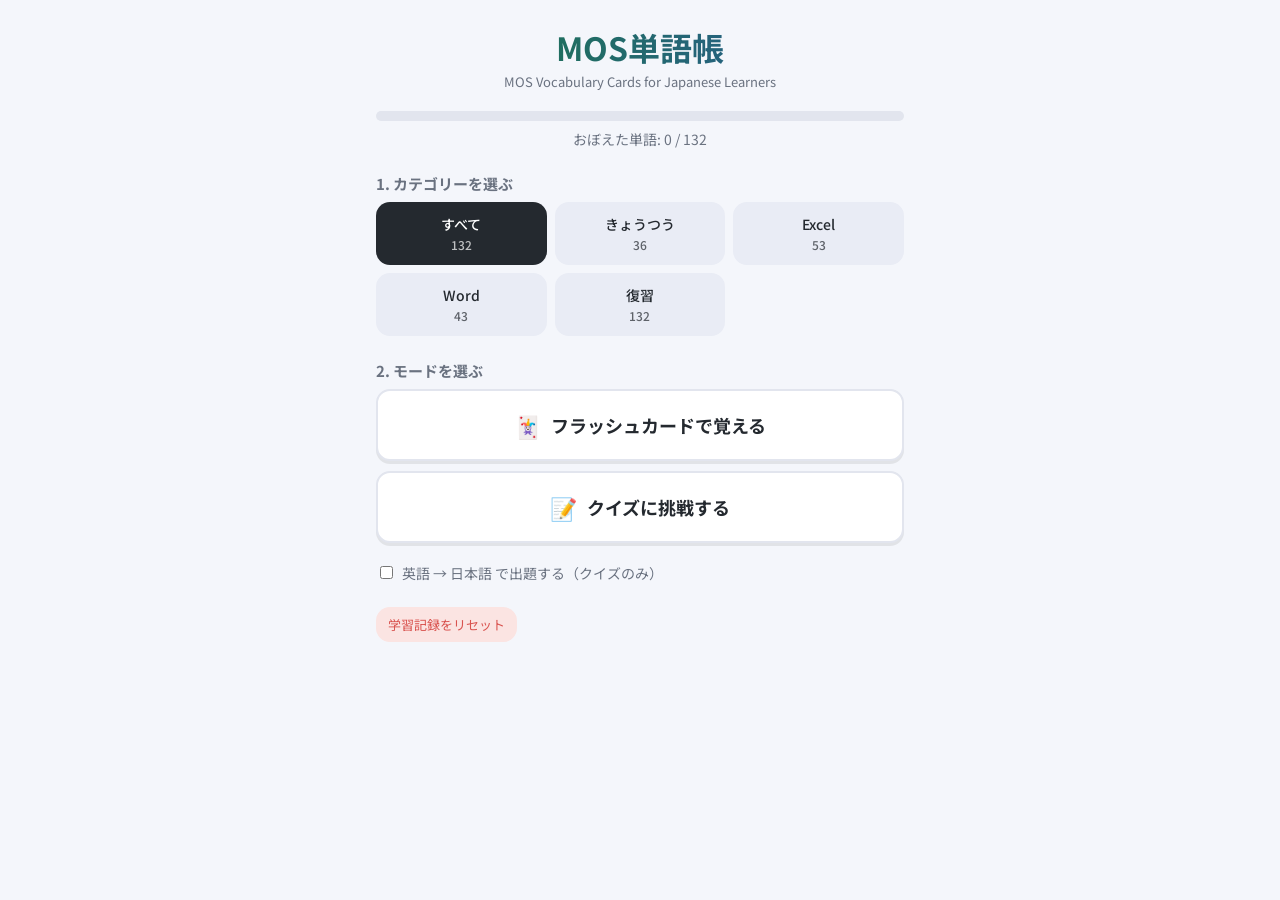
==== vocab/index.html @ ed62ed5c "MOS単語帳（英語対訳付き単語カード＋クイズ）アプリを追加 日本語がまだ苦手な生徒向けに、MOS QUESTとは別の単独アプリとして vocab/ にフラッシュカード＋4択クイズの単語帳を追加。Exc" ====
<!DOCTYPE html>
<html lang="ja">
<head>
<meta charset="UTF-8">
<meta name="viewport" content="width=device-width, initial-scale=1.0">
<title>MOS単語帳 - MOS Vocabulary Cards</title>
<link rel="preconnect" href="https://fonts.googleapis.com">
<link href="https://fonts.googleapis.com/css2?family=Noto+Sans+JP:wght@400;500;700&display=swap" rel="stylesheet">
<link rel="stylesheet" href="css/style.css">
</head>
<body>

<div id="app">

  <!-- ============ ホーム ============ -->
  <div class="screen active" id="screen-home">
    <header class="home-header">
      <h1 class="app-logo">MOS単語帳</h1>
      <p class="app-subtitle">MOS Vocabulary Cards for Japanese Learners</p>
    </header>

    <div class="stat-bar-wrap">
      <div class="stat-bar"><div class="stat-bar-fill" id="stat-bar-fill"></div></div>
      <p class="stat-text">おぼえた単語: <span id="stat-total">0 / 0</span></p>
    </div>

    <h2 class="section-title">1. カテゴリーを選ぶ</h2>
    <div class="category-grid">
      <button class="btn cat-btn active" data-cat="all">すべて<span class="cat-count" id="count-all"></span></button>
      <button class="btn cat-btn" data-cat="common">きょうつう<span class="cat-count" id="count-common"></span></button>
      <button class="btn cat-btn" data-cat="excel">Excel<span class="cat-count" id="count-excel"></span></button>
      <button class="btn cat-btn" data-cat="word">Word<span class="cat-count" id="count-word"></span></button>
      <button class="btn cat-btn" data-cat="review">復習<span class="cat-count" id="count-review"></span></button>
    </div>

    <h2 class="section-title">2. モードを選ぶ</h2>
    <div class="mode-grid">
      <button class="btn btn-big mode-btn" id="start-flashcard">
        <span class="mode-icon">🃏</span>
        <span>フラッシュカードで覚える</span>
      </button>
      <button class="btn btn-big mode-btn" id="start-quiz">
        <span class="mode-icon">📝</span>
        <span>クイズに挑戦する</span>
      </button>
    </div>

    <label class="reverse-toggle">
      <input type="checkbox" id="reverse-mode">
      英語 → 日本語 で出題する（クイズのみ）
    </label>

    <button class="btn btn-small btn-danger" id="reset-progress">学習記録をリセット</button>
  </div>

  <!-- ============ フラッシュカード ============ -->
  <div class="screen" id="screen-flashcard">
    <div class="screen-header">
      <button class="btn btn-back" data-target="screen-home">◀ ホーム</button>
      <span id="fc-progress"></span>
    </div>
    <div class="card-wrap">
      <div class="flashcard" id="flashcard">
        <div class="card-face card-front">
          <span class="cat-chip" id="fc-cat-chip"></span>
          <div class="card-term" id="fc-term"></div>
          <p class="card-hint">タップして めくる ／ Tap to flip</p>
        </div>
        <div class="card-face card-back">
          <div class="card-en" id="fc-en"></div>
          <div class="card-desc" id="fc-desc"></div>
        </div>
      </div>
    </div>
    <div class="fc-actions hidden" id="fc-actions">
      <button class="btn btn-again" id="fc-again">❓ もう一度</button>
      <button class="btn btn-known" id="fc-known">✅ おぼえた</button>
    </div>
  </div>

  <!-- ============ クイズ ============ -->
  <div class="screen" id="screen-quiz">
    <div class="screen-header">
      <button class="btn btn-back" data-target="screen-home">◀ ホーム</button>
      <span id="quiz-progress"></span>
      <span id="quiz-score"></span>
    </div>
    <div class="quiz-question" id="quiz-question"></div>
    <div class="quiz-choices" id="quiz-choices"></div>
    <div class="quiz-explain hidden" id="quiz-explain"></div>
    <button class="btn btn-big hidden" id="quiz-next">つぎへ ▶</button>
  </div>

  <!-- ============ 結果 ============ -->
  <div class="screen" id="screen-result">
    <div class="screen-header">
      <h2>けっか</h2>
    </div>
    <div id="result-body"></div>
    <button class="btn btn-big" id="result-home">ホームに もどる</button>
  </div>

</div>

<script src="js/words.js"></script>
<script src="js/app.js"></script>
</body>
</html>
---- vocab/css/style.css ----
:root {
  --color-common: #6c5ce7;
  --color-excel: #1a7a42;
  --color-word: #2b579a;
  --bg: #f4f6fb;
  --card-bg: #ffffff;
  --text: #24292f;
  --muted: #6a7280;
  --danger: #d9534f;
  --success: #2a9d5c;
  --radius: 14px;
}

* { box-sizing: border-box; }

body {
  margin: 0;
  font-family: "Noto Sans JP", "Hiragino Sans", sans-serif;
  background: var(--bg);
  color: var(--text);
  min-height: 100vh;
}

#app {
  max-width: 560px;
  margin: 0 auto;
  padding: 16px 16px 48px;
}

.screen { display: none; }
.screen.active { display: block; }

.hidden { display: none !important; }

/* ---------- buttons ---------- */
.btn {
  font-family: inherit;
  font-size: 16px;
  padding: 12px 16px;
  border-radius: var(--radius);
  border: none;
  background: #e9ecf5;
  color: var(--text);
  cursor: pointer;
  transition: transform .08s ease, box-shadow .15s ease;
}
.btn:active { transform: scale(0.97); }
.btn-big {
  width: 100%;
  font-size: 18px;
  font-weight: 700;
  padding: 18px;
  box-shadow: 0 3px 0 rgba(0,0,0,0.08);
}
.btn-small { font-size: 13px; padding: 8px 12px; }
.btn-danger { background: #fbe4e2; color: var(--danger); }
.btn-back { background: none; color: var(--muted); padding: 4px 8px; font-size: 14px; }

/* ---------- home ---------- */
.home-header { text-align: center; margin-bottom: 16px; }
.app-logo {
  font-size: 32px;
  margin: 8px 0 2px;
  background: linear-gradient(90deg, var(--color-excel), var(--color-word));
  -webkit-background-clip: text;
  background-clip: text;
  color: transparent;
}
.app-subtitle { margin: 0; color: var(--muted); font-size: 13px; }

.stat-bar-wrap { margin: 20px 0; }
.stat-bar { height: 10px; background: #e2e5ee; border-radius: 6px; overflow: hidden; }
.stat-bar-fill { height: 100%; background: linear-gradient(90deg, var(--color-excel), var(--color-word)); width: 0%; transition: width .3s ease; }
.stat-text { text-align: center; margin: 8px 0 0; font-size: 14px; color: var(--muted); }

.section-title { font-size: 15px; margin: 24px 0 8px; color: var(--muted); }

.category-grid { display: grid; grid-template-columns: repeat(3, 1fr); gap: 8px; }
.cat-btn { font-size: 14px; padding: 12px 6px; font-weight: 500; }
.cat-btn:nth-child(4), .cat-btn:nth-child(5) { grid-column: span 1; }
.cat-btn.active { background: var(--text); color: #fff; }
.cat-count { display: block; font-size: 12px; opacity: 0.7; margin-top: 2px; }

.mode-grid { display: flex; flex-direction: column; gap: 10px; margin-top: 8px; }
.mode-btn { display: flex; align-items: center; justify-content: center; gap: 10px; background: #fff; border: 2px solid #e2e5ee; }
.mode-icon { font-size: 22px; }

.reverse-toggle { display: block; margin: 20px 0 24px; font-size: 14px; color: var(--muted); }
.reverse-toggle input { margin-right: 6px; }

/* ---------- category chips ---------- */
.cat-chip { display: inline-block; font-size: 12px; padding: 3px 10px; border-radius: 999px; color: #fff; margin-bottom: 10px; }
.cat-chip.cat-common { background: var(--color-common); }
.cat-chip.cat-excel { background: var(--color-excel); }
.cat-chip.cat-word { background: var(--color-word); }

/* ---------- screen header ---------- */
.screen-header {
  display: flex;
  align-items: center;
  justify-content: space-between;
  margin-bottom: 16px;
  font-size: 14px;
  color: var(--muted);
}

/* ---------- flashcard ---------- */
.card-wrap { perspective: 1200px; margin: 20px 0; }
.flashcard {
  position: relative;
  min-height: 300px;
  transform-style: preserve-3d;
  transition: transform .5s;
  cursor: pointer;
}
.flashcard.flipped { transform: rotateY(180deg); }
.card-face {
  position: absolute;
  inset: 0;
  backface-visibility: hidden;
  background: var(--card-bg);
  border-radius: 20px;
  box-shadow: 0 4px 18px rgba(0,0,0,0.08);
  padding: 28px 22px;
  display: flex;
  flex-direction: column;
  align-items: center;
  justify-content: center;
  text-align: center;
}
.card-back { transform: rotateY(180deg); }
.card-term { font-size: 30px; font-weight: 700; line-height: 1.6; }
.card-term ruby rt { font-size: 14px; color: var(--muted); }
.card-hint { color: var(--muted); font-size: 13px; margin-top: 18px; }
.card-en { font-size: 26px; font-weight: 700; color: var(--color-word); margin-bottom: 12px; }
.card-desc { font-size: 15px; color: var(--text); line-height: 1.7; }

.fc-actions { display: flex; gap: 10px; margin-top: 18px; }
.fc-actions .btn { flex: 1; font-weight: 700; }
.btn-again { background: #fdf1de; color: #b8730a; }
.btn-known { background: #e2f6ea; color: var(--success); }

/* ---------- quiz ---------- */
.quiz-question { text-align: center; margin: 12px 0 20px; }
.quiz-term { font-size: 28px; font-weight: 700; line-height: 1.6; }
.quiz-term ruby rt { font-size: 13px; color: var(--muted); }
.quiz-instruction { color: var(--muted); font-size: 14px; margin-top: 6px; }

.quiz-choices { display: flex; flex-direction: column; gap: 10px; }
.quiz-choice {
  background: #fff;
  border: 2px solid #e2e5ee;
  text-align: left;
  font-size: 16px;
}
.quiz-choice.correct { border-color: var(--success); background: #e2f6ea; }
.quiz-choice.wrong { border-color: var(--danger); background: #fbe4e2; }
.quiz-choice:disabled { cursor: default; }

.quiz-explain {
  margin-top: 18px;
  padding: 14px 16px;
  background: #fff;
  border-radius: var(--radius);
  border-left: 4px solid var(--color-word);
}
.explain-term { font-weight: 700; margin: 0 0 6px; }
.explain-desc { margin: 0; color: var(--muted); font-size: 14px; }

#quiz-next { margin-top: 18px; }

/* ---------- result ---------- */
.result-big { font-size: 20px; font-weight: 700; text-align: center; margin: 12px 0; }
.missed-list { list-style: none; padding: 0; }
.missed-list li { background: #fff; padding: 10px 14px; border-radius: 10px; margin-bottom: 8px; }
.missed-list ruby rt { font-size: 12px; color: var(--muted); }
.note { color: var(--muted); font-size: 13px; text-align: center; }
#result-home { margin-top: 20px; }

@media (prefers-color-scheme: dark) {
  :root {
    --bg: #16181d;
    --card-bg: #22252c;
    --text: #e8eaed;
    --muted: #9aa0a8;
  }
  .btn { background: #2a2d35; color: var(--text); }
  .cat-btn.active { background: #fff; color: #16181d; }
  .mode-btn { background: #22252c; border-color: #333743; }
  .stat-bar { background: #2a2d35; }
  .quiz-choice { background: #22252c; border-color: #333743; }
  .missed-list li { background: #22252c; }
  .quiz-explain { background: #22252c; }
}
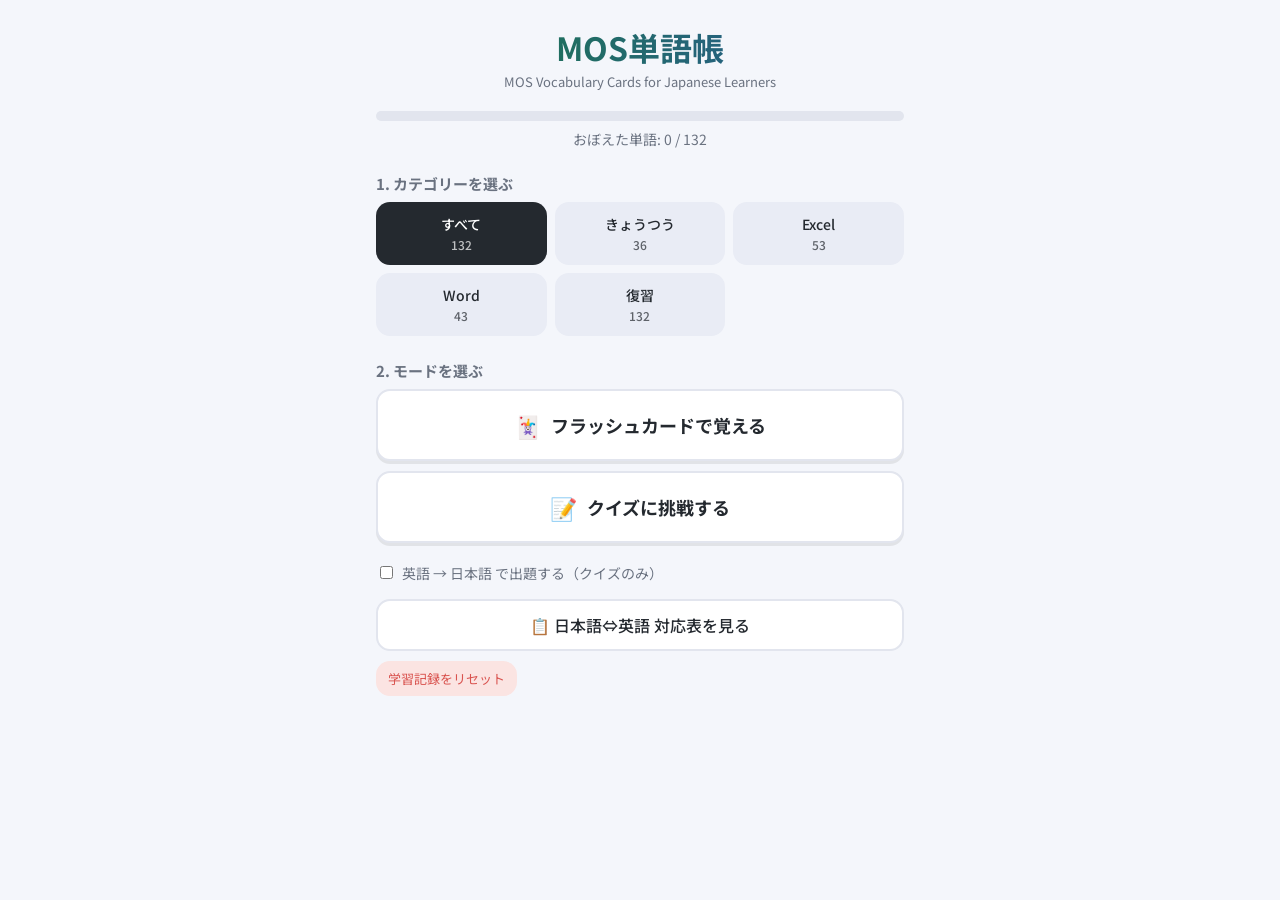
==== commit ec2ac50b: "MOS単語帳に日本語⇔英語 対応表（一覧）画面を追加 フラッシュカード・クイズに加えて、カテゴリー絞り込みと検索ができる 一覧表示モードを追加。単語→意味をすぐ調べたい場面に対応。  Co-Autho" ====
--- a/vocab/index.html
+++ b/vocab/index.html
@@ -50,6 +50,7 @@
       英語 → 日本語 で出題する（クイズのみ）
     </label>
 
+    <button class="btn list-link-btn" id="start-list">📋 日本語⇔英語 対応表を見る</button>
     <button class="btn btn-small btn-danger" id="reset-progress">学習記録をリセット</button>
   </div>
 
@@ -91,6 +92,22 @@
     <button class="btn btn-big hidden" id="quiz-next">つぎへ ▶</button>
   </div>
 
+  <!-- ============ 対応表（一覧） ============ -->
+  <div class="screen" id="screen-list">
+    <div class="screen-header">
+      <button class="btn btn-back" data-target="screen-home">◀ ホーム</button>
+      <span id="list-count"></span>
+    </div>
+    <input type="text" id="list-search" class="list-search" placeholder="検索する（日本語 または English）">
+    <div class="category-grid list-category-grid">
+      <button class="btn list-cat-btn" data-cat="all">すべて</button>
+      <button class="btn list-cat-btn" data-cat="common">きょうつう</button>
+      <button class="btn list-cat-btn" data-cat="excel">Excel</button>
+      <button class="btn list-cat-btn" data-cat="word">Word</button>
+    </div>
+    <div id="list-rows"></div>
+  </div>
+
   <!-- ============ 結果 ============ -->
   <div class="screen" id="screen-result">
     <div class="screen-header">
--- a/vocab/css/style.css
+++ b/vocab/css/style.css
@@ -85,8 +85,10 @@
 .mode-btn { display: flex; align-items: center; justify-content: center; gap: 10px; background: #fff; border: 2px solid #e2e5ee; }
 .mode-icon { font-size: 22px; }
 
-.reverse-toggle { display: block; margin: 20px 0 24px; font-size: 14px; color: var(--muted); }
+.reverse-toggle { display: block; margin: 20px 0 16px; font-size: 14px; color: var(--muted); }
 .reverse-toggle input { margin-right: 6px; }
+
+.list-link-btn { width: 100%; background: #fff; border: 2px solid #e2e5ee; font-weight: 500; margin-bottom: 10px; }
 
 /* ---------- category chips ---------- */
 .cat-chip { display: inline-block; font-size: 12px; padding: 3px 10px; border-radius: 999px; color: #fff; margin-bottom: 10px; }
@@ -169,6 +171,41 @@
 
 #quiz-next { margin-top: 18px; }
 
+/* ---------- list (対応表) ---------- */
+.list-search {
+  width: 100%;
+  font-size: 15px;
+  font-family: inherit;
+  padding: 12px 14px;
+  border-radius: var(--radius);
+  border: 2px solid #e2e5ee;
+  margin-bottom: 12px;
+  background: var(--card-bg);
+  color: var(--text);
+}
+.list-category-grid { grid-template-columns: repeat(4, 1fr); margin-bottom: 16px; }
+.list-cat-btn { font-size: 13px; padding: 10px 4px; }
+.list-cat-btn.active { background: var(--text); color: #fff; }
+
+.list-row {
+  background: var(--card-bg);
+  border-radius: 12px;
+  padding: 12px 14px;
+  margin-bottom: 8px;
+  box-shadow: 0 1px 4px rgba(0,0,0,0.05);
+}
+.list-row .cat-chip { margin-bottom: 6px; }
+.list-row-main {
+  display: flex;
+  flex-wrap: wrap;
+  align-items: baseline;
+  gap: 4px 10px;
+}
+.list-row-jp { font-size: 17px; font-weight: 700; }
+.list-row-jp ruby rt { font-size: 10px; color: var(--muted); }
+.list-row-en { font-size: 14px; color: var(--color-word); font-weight: 700; }
+.list-row-desc { margin: 4px 0 0; font-size: 13px; color: var(--muted); line-height: 1.5; }
+
 /* ---------- result ---------- */
 .result-big { font-size: 20px; font-weight: 700; text-align: center; margin: 12px 0; }
 .missed-list { list-style: none; padding: 0; }
